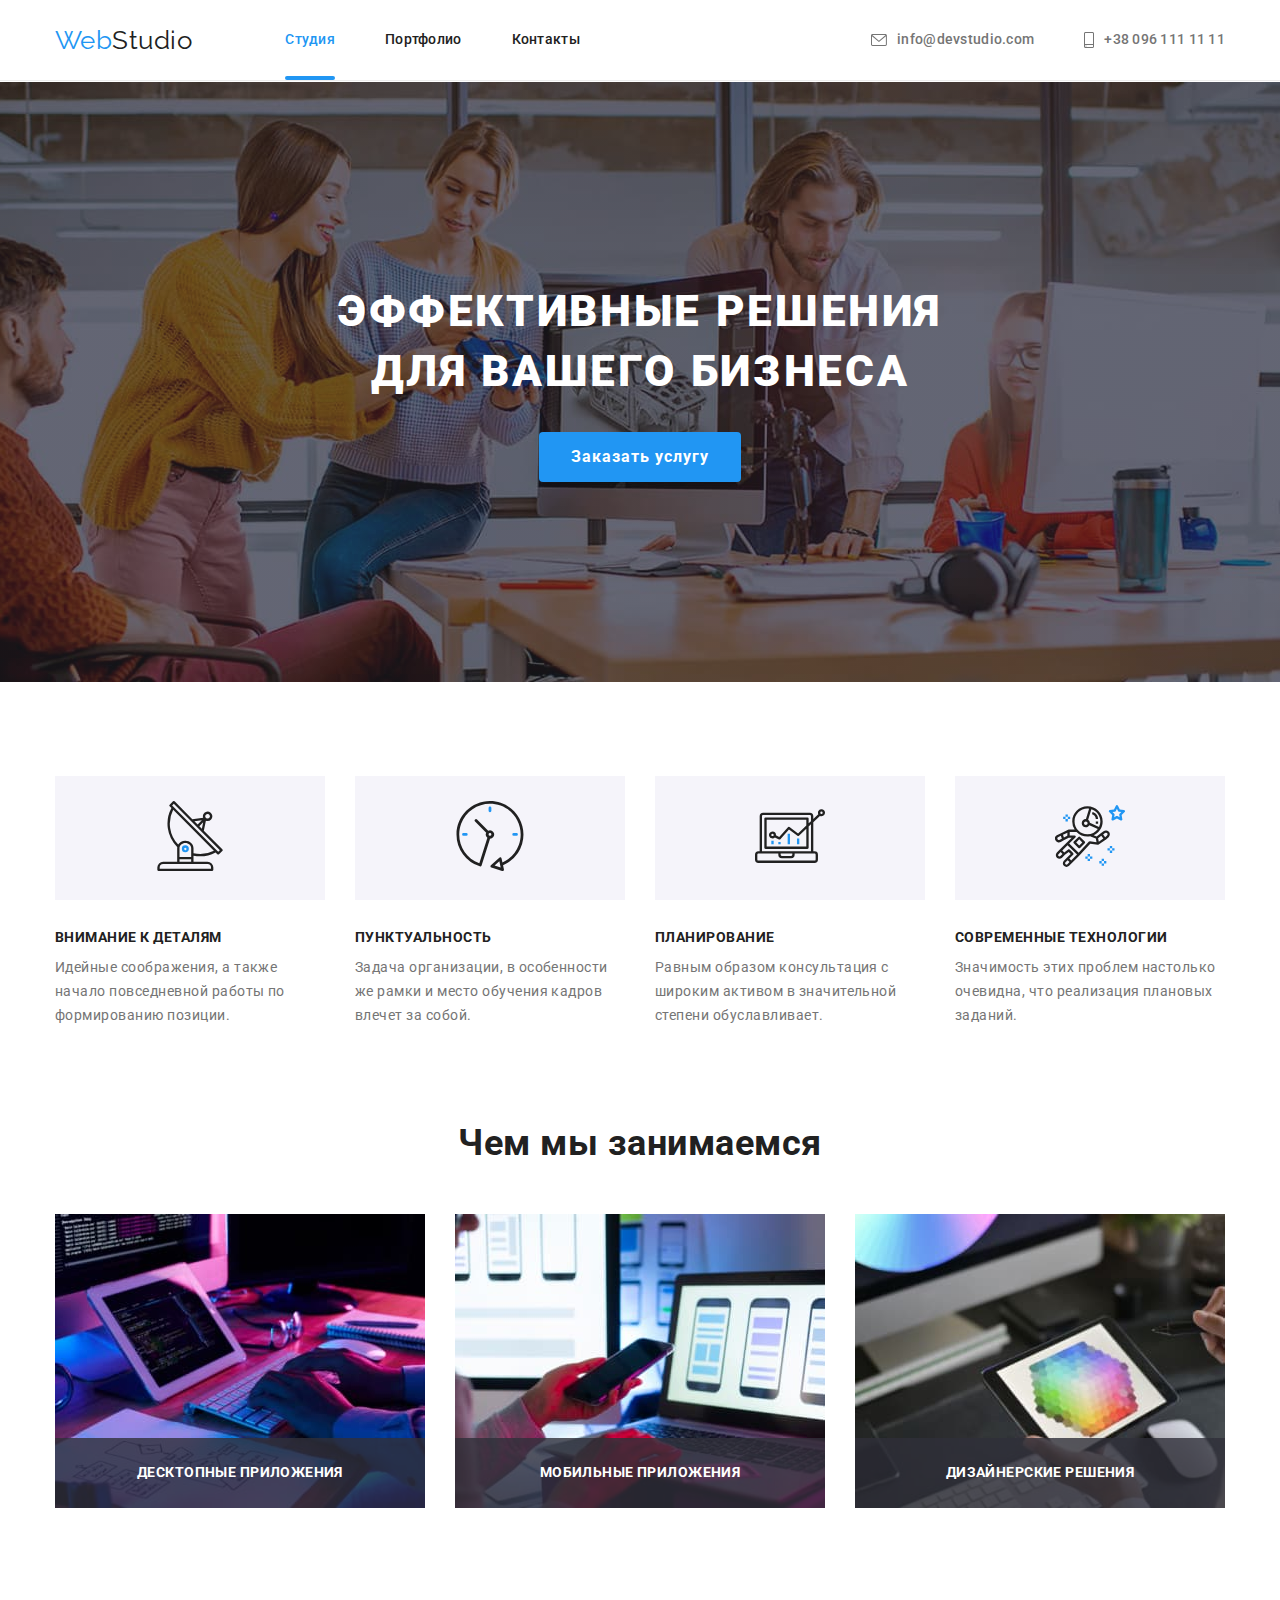
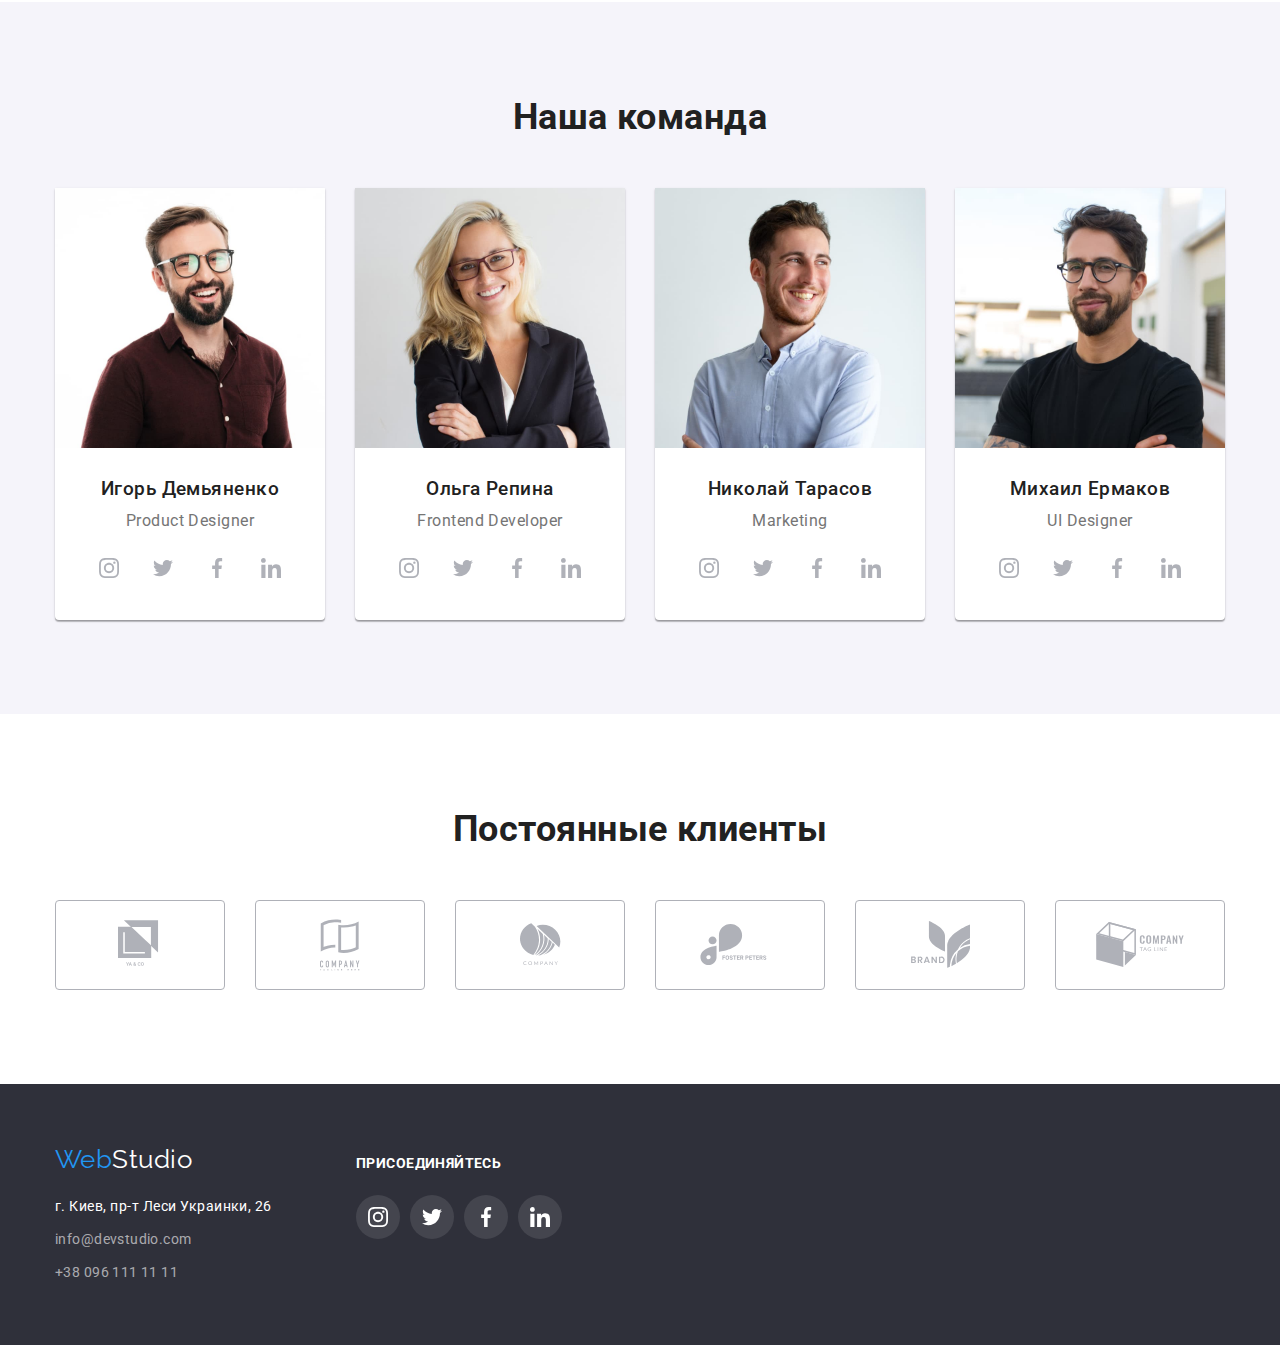
==== index.html @ 2309eb3a "Добавляет файлы из предыдущего ДЗ" ====
<!DOCTYPE html>
<html lang="ru">

  <head>
    <meta charset="UTF-8">
    <meta name="viewport" content="width=device-width, initial-scale=1.0">
	<title>Студия</title>
	<link rel="stylesheet" href="https://cdnjs.cloudflare.com/ajax/libs/modern-normalize/1.0.0/modern-normalize.min.css">
	<link rel="preconnect" href="https://fonts.gstatic.com">
	<link
		href="https://fonts.googleapis.com/css2?family=Raleway:wght@700&family=Roboto:wght@400;500;700;900&display=swap"
		rel="stylesheet">
	<link rel="stylesheet" href="./css/styles.css">
  </head>
  
	<body>
		<header class="header">
			<div class="container">
				<a href="./index.html" class="logo dark"><span class="accent">Web</span>Studio</a>
				<nav class="site-nav">
					<ul class="nav-links">
						<li class="item"><a href="./index.html" class="links current">Студия</a></li>
						<li class="item"><a href="./portfolio.html" class="links">Портфолио</a></li>
						<li class="item"><a href="" class="links">Контакты</a></li>
					</ul>
				</nav>
				<a href="mailto:info@devstudio.com" lang="en" class="email-link links contacts">
					<svg class="link-icon" width="16px" height= "12px">
						<use href="./images/sprite.svg#icon-envelope"></use>
					</svg>
					info@devstudio.com
				</a>
				<a href="tel:380961111111" class="links contacts">
					<svg class="link-icon" width="10px" height= "16px">
						<use href="./images/sprite.svg#icon-smartphone"></use>
					</svg>
					+38 096 111 11 11
				</a>
			</div>
		</header>

			<main>
				<!--Герой-->
				<section class="hero">
					<div class="overlay">
						<div class="container">
							<div class="title-container">
								<h1 class="hero-title">Эффективные решения для вашего бизнеса</h1>
							</div>
							<button class="button" data-modal-open>Заказать услугу</button>
						</div>
					</div>
				</section>
				
				<!--Секция с перечислением основных преимуществ-->
				<section class="benefits section">
					<div class="container">
						<h2 class="visually-hidden">Особенности</h2>
						<ul class="benefits-list">
							<li class="item">
								<div class="item-background">
									<svg class="item-icon" width="70px" height="70px">
										<use href="./images/sprite.svg#icon-antenna"></use>
									</svg>
								</div>
								<h3 class="title">Внимание к деталям</h3>
								<p class="text">Идейные соображения, а также начало повседневной работы по формированию позиции.</p>
							</li>
							<li class="item">
								<div class="item-background">
									<svg class="item-icon" width="70px" height="70px">
										<use href="./images/sprite.svg#icon-clock"></use>
									</svg>
								</div>
								<h3 class="title">Пунктуальность</h3>
								<p class="text">Задача организации, в особенности же рамки и место обучения кадров влечет за собой.</p>
							</li>
							<li class="item">
								<div class="item-background">
									<svg class="item-icon" width="70px" height="70px">
										<use href="./images/sprite.svg#icon-diagram"></use>
									</svg>
								</div>
								<h3 class="title">Планирование</h3>
								<p class="text">Равным образом консультация с широким активом в значительной степени обуславливает.</p>
							</li>
							<li class="item">
								<div class="item-background">
									<svg class="item-icon" width="70px" height="70px">
										<use href="./images/sprite.svg#icon-astronaut"></use>
									</svg>
								</div>
								<h3 class="title">Современные технологии</h3>
								<p class="text">Значимость этих проблем настолько очевидна, что реализация плановых заданий.</p>
							</li>
						</ul>
					</div>
				</section>
				
				<!--Секция с перечислением услуг-->
				<section class="section-services">
					<div class="container">
						<h2 class="section-title">Чем мы занимаемся</h2>
						<ul class="services-list">
							<li class="item">
								<img src="./images/code.jpg" alt="Процесс программирования" width="370">
								<div class="item-label">
									<p>Десктопные приложения</p>
								</div>
							</li>
							<li class="item">
								<img src="./images/screen.jpg" alt="Процесс разработки мобильных приложений" width="370">
								<div class="item-label">
									<p>Мобильные приложения</p>
								</div>
							</li>
							<li class="item">
								<img src="./images/colors.jpg" alt="Процесс дизайна" width="370">
								<div class="item-label">
									<p>Дизайнерские решения</p>
								</div>
							</li>
						</ul>
					</div>
				</section>
				
				<!--Секция с перечнем членов команды-->
				<section class="section team">
					<div class="container">
						<h2 class="section-title">Наша команда</h2>
						<ul class="team-list">
							<li class="item">
								<img src="./images/IhorDemyanenko.jpg"
									alt="Улыбающийся шатен с короткой стрижкой в очках с бородой и усами, одет в бордовую рубашку"
									width="270">
								<div class="employee">
									<h3 class="title">Игорь Демьяненко</h3>
									<p lang="en" class="job">Product Designer</p>
									<div class="social-links">
										<a href="" class="link-thumb">
											<svg class="link-icon" width="20px" height="20px">
												<use href="./images/sprite.svg#icon-instagram"></use>
											</svg>
										</a>
										<a href="" class="link-thumb">
											<svg class="link-icon" width="20px" height="20px">
												<use href="./images/sprite.svg#icon-twitter"></use>
											</svg>
										</a>
										<a href="" class="link-thumb">
											<svg class="link-icon" width="20px" height="20px">
												<use href="./images/sprite.svg#icon-facebook"></use>
											</svg>
										</a>
										<a href="" class="link-thumb">
											<svg class="link-icon" width="20px" height="20px">
												<use href="./images/sprite.svg#icon-linkedin"></use>
											</svg>
										</a>
									</div>
								</div>
							</li>
							<li class="item">
								<img src="./images/OlgaRepina.jpg"
									alt="Улыбающаяся блондинка с волосами до плечей в очках, одета в белую блузку с черным пиджаком поверх, руки сложены на груди"
									width="270">
								<div class="employee">
									<h3 class="title">Ольга Репина</h3>
									<p lang="en" class="job">Frontend Developer</p>
									<div class="social-links">
										<a href="" class="link-thumb">
											<svg class="link-icon" width="20px" height="20px">
												<use href="./images/sprite.svg#icon-instagram"></use>
											</svg>
										</a>
										<a href="" class="link-thumb">
											<svg class="link-icon" width="20px" height="20px">
												<use href="./images/sprite.svg#icon-twitter"></use>
											</svg>
										</a>
										<a href="" class="link-thumb">
											<svg class="link-icon" width="20px" height="20px">
												<use href="./images/sprite.svg#icon-facebook"></use>
											</svg>
										</a>
										<a href="" class="link-thumb">
											<svg class="link-icon" width="20px" height="20px">
												<use href="./images/sprite.svg#icon-linkedin"></use>
											</svg>
										</a>
									</div>
								</div>
							</li>
							<li class="item">
								<img src="./images/NikolayTarasov.jpg"
									alt="Улыбающийся шатен с короткой стрижкой и недлинной бородой и усами, одет в светлую рубашку"
									width="270">
								<div class="employee">
									<h3 class="title">Николай Тарасов</h3>
									<p lang="en" class="job">Marketing</p>
									<div class="social-links">
										<a href="" class="link-thumb">
											<svg class="link-icon" width="20px" height="20px">
												<use href="./images/sprite.svg#icon-instagram"></use>
											</svg>
										</a>
										<a href="" class="link-thumb">
											<svg class="link-icon" width="20px" height="20px">
												<use href="./images/sprite.svg#icon-twitter"></use>
											</svg>
										</a>
										<a href="" class="link-thumb">
											<svg class="link-icon" width="20px" height="20px">
												<use href="./images/sprite.svg#icon-facebook"></use>
											</svg>
										</a>
										<a href="" class="link-thumb">
											<svg class="link-icon" width="20px" height="20px">
												<use href="./images/sprite.svg#icon-linkedin"></use>
											</svg>
										</a>
									</div>
								</div>
							</li>
							<li class="item">
								<img src="./images/MikhailErmakov.jpg"
									alt="Ухмыляющийся шатен с короткой стрижкой в очках с бородой и усами, одет в черную футболку с коротким рукавом"
									width="270">
								<div class="employee">
									<h3 class="title">Михаил Ермаков</h3>
									<p lang="en" class="job">UI Designer</p>
									<div class="social-links">
										<a href="" class="link-thumb">
											<svg class="link-icon" width="20px" height="20px">
												<use href="./images/sprite.svg#icon-instagram"></use>
											</svg>
										</a>
										<a href="" class="link-thumb">
											<svg class="link-icon" width="20px" height="20px">
												<use href="./images/sprite.svg#icon-twitter"></use>
											</svg>
										</a>
										<a href="" class="link-thumb">
											<svg class="link-icon" width="20px" height="20px">
												<use href="./images/sprite.svg#icon-facebook"></use>
											</svg>
										</a>
										<a href="" class="link-thumb">
											<svg class="link-icon" width="20px" height="20px">
												<use href="./images/sprite.svg#icon-linkedin"></use>
											</svg>
										</a>
									</div>
								</div>
							</li>
						</ul>
					</div>
				</section>
				
				<!--Секция со списком клиентов-->
				<section class="section-clients">
					<div class="container">
						<h2 class="section-title">Постоянные клиенты</h2>
						<ul class="clients list">
							<li class="item">
								<a href="" class="link-thumb">
									<svg class="link-icon" width="44.27px" height="49.23px">
										<use href="./images/sprite.svg#icon-logo-1"></use>
									</svg>
								</a>
							</li>
							<li class="item">
								<a href="" class="link-thumb">
									<svg class="link-icon" width="40px" height="52px">
										<use href="./images/sprite.svg#icon-logo-2"></use>
									</svg>
								</a>
							</li>
							<li class="item">
								<a href="" class="link-thumb">
									<svg class="link-icon" width="41px" height="42.6px">
										<use href="./images/sprite.svg#icon-logo-3"></use>
									</svg>
								</a>
							</li>
							<li class="item">
								<a href="" class="link-thumb">
									<svg class="link-icon" width="79.66px" height="42.02px">
										<use href="./images/sprite.svg#icon-logo-4"></use>
									</svg>
								</a>
							</li>
							<li class="item">
								<a href="" class="link-thumb">
									<svg class="link-icon" width="59px" height="47px">
										<use href="./images/sprite.svg#icon-logo-5"></use>
									</svg>
								</a>
							</li>
							<li class="item">
								<a href="" class="link-thumb">
									<svg class="link-icon" width="88.48px" height="45.44px">
										<use href="./images/sprite.svg#icon-logo-6"></use>
									</svg>
								</a>
							</li>
						</ul>
					</div>
				</section>
					
			</main>

		<footer class="footer">
			<div class="container">
				<div class="heading">
					<div class="logo-thumb">
						<a href="./index.html" class="logo light"><span class="accent">Web</span>Studio</a>
					</div>
					<p class="social-title">присоединяйтесь</p>
				</div>
				<div class="actions">
					<address class="address">
						<p class="location">г. Киев, пр-т Леси Украинки, 26</p>
						<div class="footer-contacts">
							<a href="mailto:info@devstudio.com" lang="en" class="email-link links">info@devstudio.com</a>
							<a href="tel:380961111111" class="links">+38 096 111 11 11</a>
						</div>
					</address>
					<div class="social-links">
						<a href="" class="link-thumb">
							<svg class="link-icon" width="20px" height="20px">
								<use href="./images/sprite.svg#icon-instagram"></use>
							</svg>
						</a>
						<a href="" class="link-thumb">
							<svg class="link-icon" width="20px" height="20px">
								<use href="./images/sprite.svg#icon-twitter"></use>
							</svg>
						</a>
						<a href="" class="link-thumb">
							<svg class="link-icon" width="20px" height="20px">
								<use href="./images/sprite.svg#icon-facebook"></use>
							</svg>
						</a>
						<a href="" class="link-thumb">
							<svg class="link-icon" width="20px" height="20px">
								<use href="./images/sprite.svg#icon-linkedin"></use>
							</svg>
						</a>
					</div>
				</div>
			</div>
		</footer>

			<!--Модальное окно-->
			<div class="backdrop  is-hidden" data-modal>
				<div class="modal">
					<div class="modal-action" data-modal-close>
						<svg class="close-icon" width="11px" height="11px">
							<use href="./images/sprite.svg#icon-modal-close-sign"></use>
						</svg>
					</div>
				</div>
			</div>
		
		<!--Скрипт для модального окна-->
		<script src="./js/modal.js"></script>

	</body>
</html>
---- css/styles.css ----
:root {
  --primary-text-color: #757575;
  --sub-text-color: #212121;
  --accent-color: #2196f3;
  --sub-accent-color: rgba(33, 150, 243, 0.9);
  --accent-color-button-hover: #188ce8;
  --primary-text-color-darkbcg: #ffffff;
  --sub-text-color-darkbcg: rgba(255, 255, 255, 0.6);
  --primary-bcg-color: #ffffff;
  --light-bcg-color: #f5f4fa;
  --dark-bcg-color: #2f303a;
  --hero-bcg-color: #c4c4c4;
  --card-shadow: 0px 1px 3px rgba(0, 0, 0, 0.12),
    0px 1px 1px rgba(0, 0, 0, 0.14), 0px 2px 1px rgba(0, 0, 0, 0.2);
  --primary-icon-fill: #afb1b8;
  --sub-icon-fill-darkbcg: rgba(255, 255, 255, 0.1);
  --backdrop-color: rgba(0, 0, 0, 0.2);
  --close-icon-fill: #000000;
  --action-duration: 250ms;
  --action-timing-function: cubic-bezier(0.4, 0, 0.2, 1);
}

body {
  padding-top: 82px;
  background-color: var(--primary-bcg-color);
  color: var(--primary-text-color);
  font-family: "Roboto", sans-serif;
  letter-spacing: 0.03em;
}

ul {
  list-style: none;
  margin: 0;
  padding: 0;
}

h1,
h2,
h3,
p {
  margin: 0;
}

.button {
  display: inline-block;
  border-radius: 4px;
  margin: 0;
  padding: 0;
  border: 0;
  min-width: 73px;
  cursor: pointer;
}

img {
  display: block;
  max-width: 100%;
  height: auto;
}

.visually-hidden {
  position: absolute;
  width: 1px;
  height: 1px;
  margin: -1px;
  border: 0;
  padding: 0;
  clip: rect(0 0 0 0);
  overflow: hidden;
}

/* Общая стилизация*/
.container {
  width: 1200px;
  margin-left: auto;
  margin-right: auto;
  padding-left: 15px;
  padding-right: 15px;
}

.section {
  padding-top: 94px;
  padding-bottom: 94px;
}

.section-title {
  margin-bottom: 50px;
}

.backdrop {
  position: fixed;
  top: 0;
  left: 0;
  width: 100%;
  height: 100%;
  z-index: 2;

  opacity: 1;
  transition: opacity var(--action-duration) var(--action-timing-function);

  background-color: var(--backdrop-color);
}

.backdrop.is-hidden {
  opacity: 0;
  pointer-events: none;
}

.backdrop.is-hidden .modal {
  transform: translate(-50%, -50%) scale(0.7);
}

.modal {
  position: absolute;
  top: 50%;
  left: 50%;

  width: 528px;
  height: 581px;
  border-radius: 4px;

  transform: translate(-50%, -50%) scale(1);
  transition: transform var(--action-duration) var(--action-timing-function),
    opacity var(--action-duration) var(--action-timing-function);

  box-shadow: 0px 1px 3px rgba(0, 0, 0, 0.12), 0px 1px 1px rgba(0, 0, 0, 0.14),
    0px 2px 1px rgba(0, 0, 0, 0.2);
  background-color: var(--primary-bcg-color);
}

.modal-action {
  position: absolute;
  top: 8px;
  right: 8px;

  display: inline-flex;
  justify-content: center;
  align-items: center;

  width: 30px;
  height: 30px;
  border-radius: 50%;
  border: 1px solid rgba(0, 0, 0, 0.1);

  cursor: pointer;
  background-color: var(--primary-bcg-color);
  color: var(--close-icon-fill);
}

.close-icon {
  fill: currentColor;
}

/* Стилизация лого в хедере и футере*/
.logo {
  font-family: "Raleway", sans-serif;
  font-size: 26px;
  line-height: 1.19;
  text-decoration: none;
}

.logo.dark {
  color: var(--sub-text-color);
  margin-right: 93px;
}

.logo.light {
  color: var(--primary-text-color-darkbcg);
}

.accent {
  color: var(--accent-color);
}

/* Стилизация хедера */

.header {
  position: fixed;
  top: 0;
  left: 0;
  width: 100%;
  z-index: 1;

  background-color: var(--primary-bcg-color);
  border-bottom: 1px solid #ececec;
}

.header .container {
  display: flex;
  align-items: center;
}

.header .links {
  display: block;
  padding-top: 32px;
  padding-bottom: 32px;
}

.nav-links {
  display: flex;
}

.nav-links .item:not(:last-child) {
  margin-right: 50px;
}

.links {
  font-weight: 500;
  font-size: 14px;
  line-height: 1.14;
  letter-spacing: 0.02em;
  text-decoration: none;

  transition: color var(--action-duration) var(--action-timing-function);
}
.site-nav .links {
  color: var(--sub-text-color);
}

.header .email-link {
  margin-left: auto;
  margin-right: 50px;
}

.links.contacts {
  display: flex;
  align-items: center;
  color: var(--primary-text-color);
  text-decoration: none;
}

.links:hover,
.links:focus {
  color: var(--accent-color);
}

.links.current {
  position: relative;
  color: var(--accent-color);
}

.links.current::after {
  content: "";
  position: absolute;
  bottom: 0;
  left: 0;
  width: 100%;
  height: 4px;
  border-radius: 2px;

  background: var(--accent-color);
}

.header .link-icon {
  margin-right: 10px;
  fill: currentColor;

  transition: fill var(--action-duration) var(--action-timing-function);
}

.header .link-icon:hover,
.header .link-icon:focus {
  fill: var(--accent-color);
}

/* Стилизация заголовков на странице */
.section-title {
  color: var(--sub-text-color);
  font-weight: 700;
  font-size: 36px;
  line-height: 1.17;
  text-align: center;
}

/* Стилизация секции Герой */
.hero {
  background-color: var(--hero-bcg-color);
  color: var(--primary-text-color-darkbcg);
}

.overlay {
  max-width: 1600px;
  height: 600px;
  margin-left: auto;
  margin-right: auto;
  background-image: linear-gradient(
      to bottom,
      rgba(47, 48, 58, 0.4),
      rgba(47, 48, 58, 0.4)
    ),
    url(../images/Img-Hero.jpg);
  background-position: center;
}

.overlay .container {
  display: flex;
  flex-direction: column;
  align-items: center;
  padding-top: 200px;
  padding-bottom: 200px;
}

.title-container {
  width: 696px;
  margin-bottom: 30px;
}

.hero-title {
  font-weight: 900;
  font-size: 44px;
  line-height: 1.36;
  text-align: center;
  letter-spacing: 0.06em;
  text-transform: uppercase;
}

.hero .button,
.hero .button:hover,
.hero .button:focus {
  padding-top: 10px;
  padding-bottom: 10px;
  padding-right: 32px;
  padding-left: 32px;
  text-align: center;

  color: var(--primary-text-color-darkbcg);
  font-family: "Roboto", sans-serif;
  font-weight: 700;
  font-size: 16px;
  line-height: 1.88;
  letter-spacing: 0.06em;
  box-shadow: 0px 4px 4px rgba(0, 0, 0, 0.15);
}

.hero .button {
  background-color: var(--accent-color);

  transition: background-color var(--action-duration)
    var(--action-timing-function);
}

.hero .button:hover,
.hero .button:focus {
  background-color: var(--accent-color-button-hover);
}

/* Стилизация секции с преимуществами */

.benefits-list {
  display: flex;
}

.benefits-list .item:not(:last-child) {
  margin-right: 30px;
}

.item-background {
  margin: 0 0 30px 0;
  padding: 25px 100px;
  background-color: var(--light-bcg-color);
}

.benefits-list .title {
  margin-bottom: 10px;

  color: var(--sub-text-color);
  font-weight: 700;
  font-size: 14px;
  line-height: 1.14;
  text-transform: uppercase;
}

.benefits-list .text {
  font-size: 14px;
  line-height: 1.71;
}

/* Стилизация секции с услугами */

.section-services {
  padding-bottom: 94px;
}

.services-list {
  display: flex;
}

.services-list .item {
  position: relative;
}

.services-list .item:not(:last-child) {
  margin-right: 30px;
}

.item-label {
  position: absolute;
  bottom: 0;
  left: 0;
  width: 100%;
  padding-top: 27px;
  padding-bottom: 27px;

  text-align: center;

  background: rgba(47, 48, 58, 0.8);
  color: var(--primary-text-color-darkbcg);
  font-weight: 700;
  font-size: 14px;
  line-height: 1.14;
  letter-spacing: 0.03em;
  text-transform: uppercase;
}

/* Стилизация секции с командой */
.section.team {
  background-color: var(--light-bcg-color);
}
.team-list {
  display: flex;

  font-size: 16px;
  line-height: 1.19;
}

.team-list .item {
  box-shadow: var(--card-shadow);
  border-radius: 0px 0px 4px 4px;
  background-color: var(--primary-bcg-color);
}

.team-list .item:not(:last-child) {
  margin-right: 30px;
}

.team-list .employee {
  padding-top: 30px;
  padding-bottom: 30px;

  text-align: center;
}

.team-list .title {
  margin-bottom: 10px;

  color: var(--sub-text-color);
  font-weight: 500;
}

.team-list .job {
  margin-bottom: 16px;
}

.employee .social-links {
  display: flex;
  justify-content: space-between;
  padding: 0 32px;
}

.employee .link-thumb {
  display: inline-flex;
  justify-content: center;
  align-items: center;
  width: 44px;
  height: 44px;
  border-radius: 50%;
  color: var(--primary-icon-fill);

  transition: background-color var(--action-duration)
      var(--action-timing-function),
    color var(--action-duration) var(--action-timing-function);
}

.employee .link-thumb:hover,
.employee .link-thumb:focus {
  background-color: var(--accent-color);
  color: var(--primary-bcg-color);
}

.employee .link-icon {
  fill: currentColor;
}

/* Стилизация секции со списком клиентов */

.section-clients {
  padding: 94px 0;
}

.clients.list {
  display: flex;
}

.clients .item:not(:last-child) {
  margin-right: 30px;
}

.clients .link-thumb {
  display: inline-flex;
  justify-content: center;
  align-items: center;
  width: 170px;
  height: 90px;
  border: 1px solid var(--primary-icon-fill);
  border-radius: 4px;
  background-color: var(--primary-bcg-color);
  color: var(--primary-icon-fill);

  transition: background-color var(--action-duration)
      var(--action-timing-function),
    color var(--action-duration) var(--action-timing-function),
    border var(--action-duration) var(--action-timing-function);
}

.clients .link-thumb:hover,
.clients .link-thumb:focus {
  background-color: var(--primary-bcg-color);
  color: var(--accent-color);
  border: 1px solid var(--accent-color);
}

.clients .link-icon {
  fill: currentColor;
}

/* Стилизация футера */
.footer {
  padding-top: 60px;
  padding-bottom: 60px;
  background-color: var(--dark-bcg-color);
  color: var(--primary-text-color-darkbcg);
}

.footer .heading {
  display: flex;
  align-items: baseline;
  margin-bottom: 20px;
}

.footer .logo-thumb {
  width: 231px;
  margin-right: 70px;
}

.footer .social-title {
  font-size: 14px;
  font-weight: 700;
  line-height: 1.14;
  letter-spacing: 0.03em;
  text-transform: uppercase;
}

.footer .actions {
  display: flex;
  justify-content: flex-start;
}

.footer .address {
  width: 231px;
  margin-right: 70px;
  font-style: normal;
  font-size: 14px;
  line-height: 1.71;
}

.footer .location {
  margin-top: 0px;
  margin-bottom: 9px;
}

.footer-contacts {
  display: flex;
  flex-direction: column;
}

.footer-contacts .email-link {
  margin-left: 0px;
  margin-bottom: 9px;
}

.footer .links {
  color: var(--sub-text-color-darkbcg);

  font-size: 14px;
  font-weight: 400;
  line-height: 1.71;
  letter-spacing: 0.03em;
  text-decoration: none;

  transition: color var(--action-duration) var(--action-timing-function);
}

.footer .links:hover,
.footer .links:focus {
  color: var(--accent-color);
}

.footer .social-links {
  display: flex;
  justify-content: flex-start;
}

.footer .link-thumb {
  display: inline-flex;
  justify-content: center;
  align-items: center;
  width: 44px;
  height: 44px;
  border-radius: 50%;
  background-color: var(--sub-icon-fill-darkbcg);
  color: var(--primary-bcg-color);

  transition: background-color var(--action-duration)
    var(--action-timing-function);
}

.footer .link-thumb:not(:last-child) {
  margin-right: 10px;
}

.footer .link-thumb:hover,
.footer .link-thumb:focus {
  background-color: var(--accent-color);
}

.footer .link-icon {
  fill: currentColor;
}

/* Стилизация страницы Портфолио */

/* Стилизация кнопок */
.buttons-list {
  display: flex;
  justify-content: center;
  margin-bottom: 50px;
}

.buttons-list .item:not(:last-child) {
  margin-right: 8px;
}

.buttons-list .button,
.button:hover,
.button:focus,
.button.current {
  padding-top: 6px;
  padding-bottom: 6px;
  padding-right: 22px;
  padding-left: 22px;
  text-align: center;

  font-weight: 500;
  font-size: 16px;
  line-height: 1.63;
}

.buttons-list .button {
  background-color: var(--light-bcg-color);
  color: var(--sub-text-color);
  box-shadow: none;

  transition: background-color var(--action-duration)
      var(--action-timing-function),
    color var(--action-duration) var(--action-timing-function),
    box-shadow var(--action-duration) var(--action-timing-function);
}

.buttons-list .button:hover,
.buttons-list .button:focus,
.buttons-list .button.current {
  background-color: var(--accent-color);
  color: var(--primary-text-color-darkbcg);
  box-shadow: 0px 3px 1px rgba(0, 0, 0, 0.1), 0px 1px 2px rgba(0, 0, 0, 0.08),
    0px 2px 2px rgba(0, 0, 0, 0.12);
}

/* Стилизация секции с работами */

.work-list {
  display: flex;
  flex-wrap: wrap;
  margin-top: -30px;
  margin-left: -30px;
}

.work-list .item {
  flex-basis: calc(100% / 3 - 30px);
  margin-top: 30px;
  margin-left: 30px;
}

.overlay-item-link {
  display: block;

  color: var(--primary-text-color);
  text-decoration: none;

  transition: box-shadow var(--action-duration) var(--action-timing-function);
}

.overlay-item-link:hover,
.overlay-item-link:focus {
  box-shadow: 0px 1px 1px rgba(0, 0, 0, 0.12), 0px 4px 4px rgba(0, 0, 0, 0.06),
    1px 4px 6px rgba(0, 0, 0, 0.16);
}

.card {
  border: 1px solid #eeeeee;
  box-shadow: none;
}

.card-thumb {
  position: relative;
  overflow: hidden;
}

.card-overlay {
  position: absolute;
  top: 0;
  left: 0;
  width: 100%;
  height: 100%;

  background: var(--sub-accent-color);
  opacity: 0;

  transform: translateY(100%);
  transition: opacity var(--action-duration) var(--action-timing-function),
    transform var(--action-duration) var(--action-timing-function);
}

.card-thumb:hover .card-overlay {
  opacity: 1;
  transform: translateY(0);
}

.action-text {
  position: absolute;
  top: 50%;
  left: 50%;
  transform: translate(-50%, -50%);
  width: 322px;
  height: 168px;

  font-size: 18px;
  line-height: 1.56;
  letter-spacing: 0.03em;

  transition: opacity var(--action-duration) var(--action-timing-function);

  color: var(--primary-text-color-darkbcg);
  opacity: 0;
}

.card-thumb:hover .action-text {
  opacity: 1;
}

.card-content {
  padding-top: 20px;
  padding-bottom: 20px;
  padding-right: 24px;
  padding-left: 24px;
}

.card-content .title {
  margin-bottom: 4px;

  color: var(--sub-text-color);
  font-weight: 700;
  font-size: 18px;
  line-height: 2;
  letter-spacing: 0.06em;
}

.card-content .text {
  font-size: 16px;
  line-height: 1.88;
  letter-spacing: 0.06em;
}
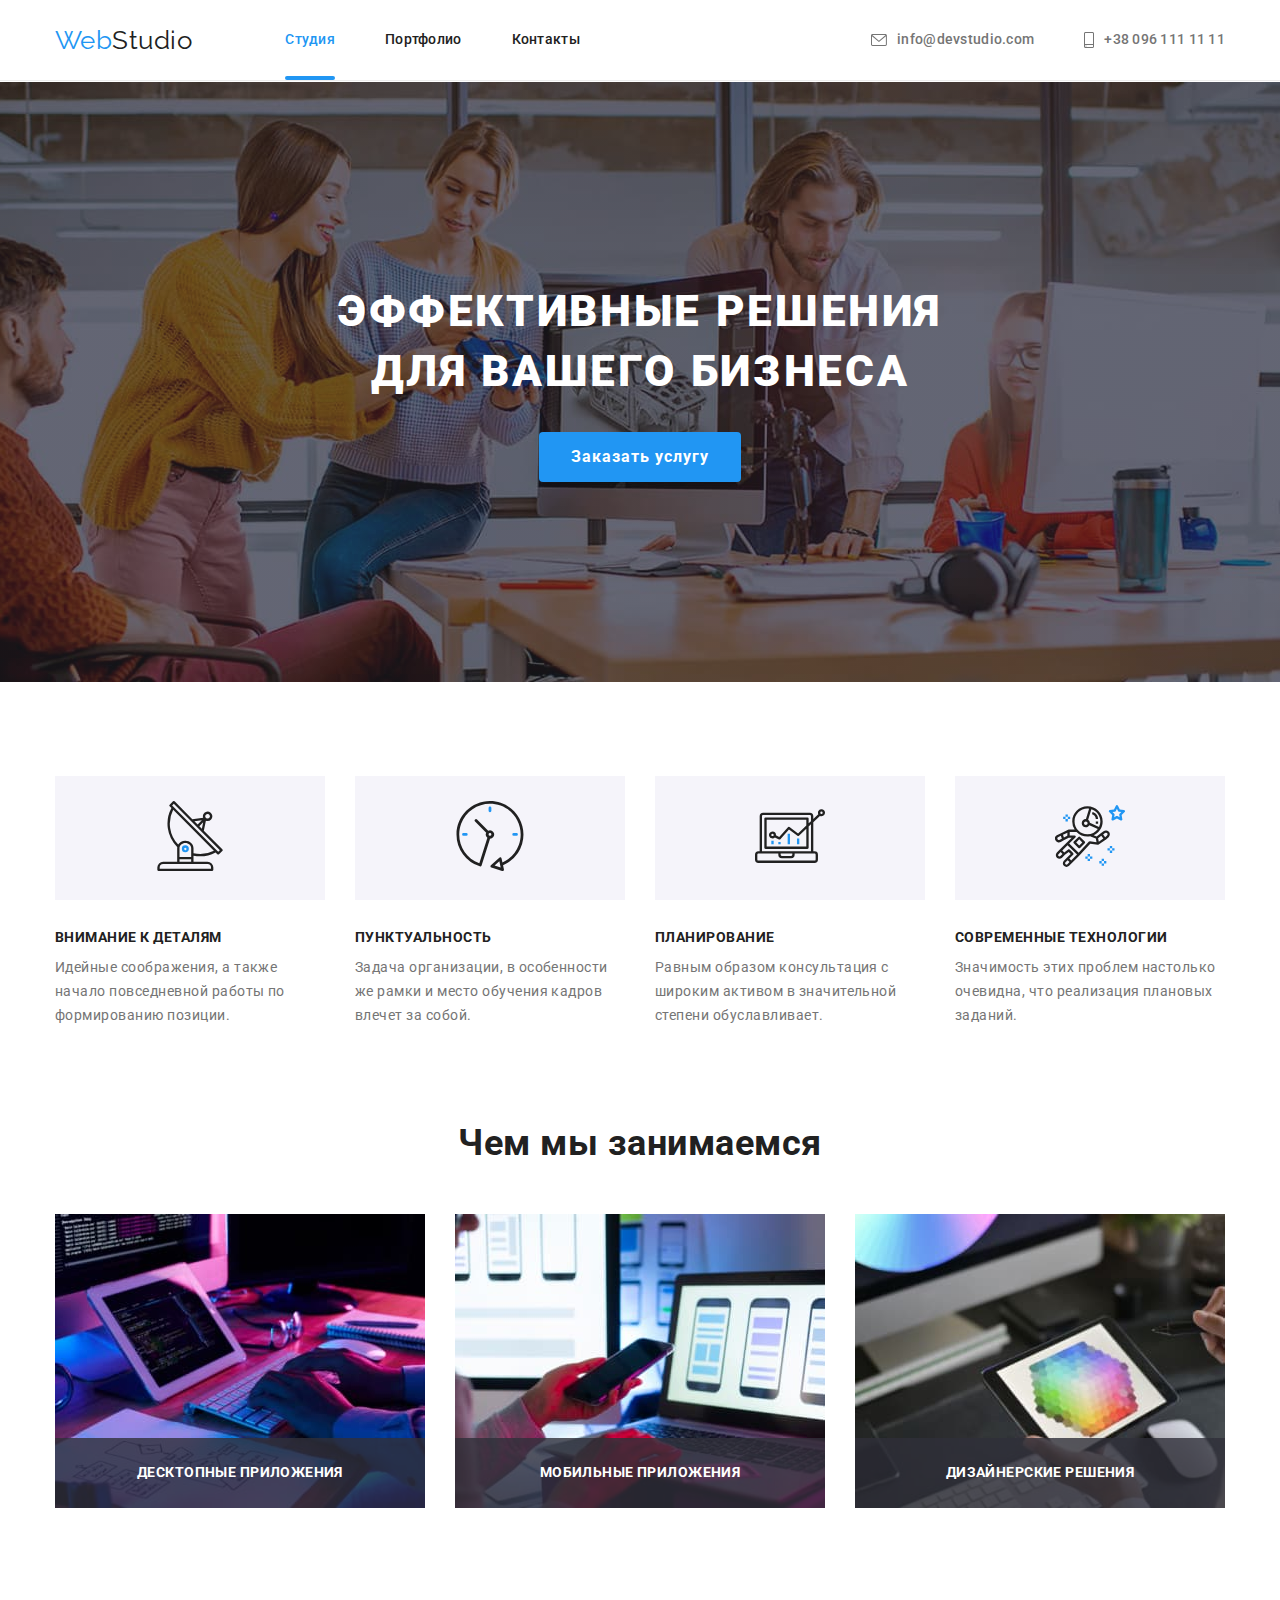
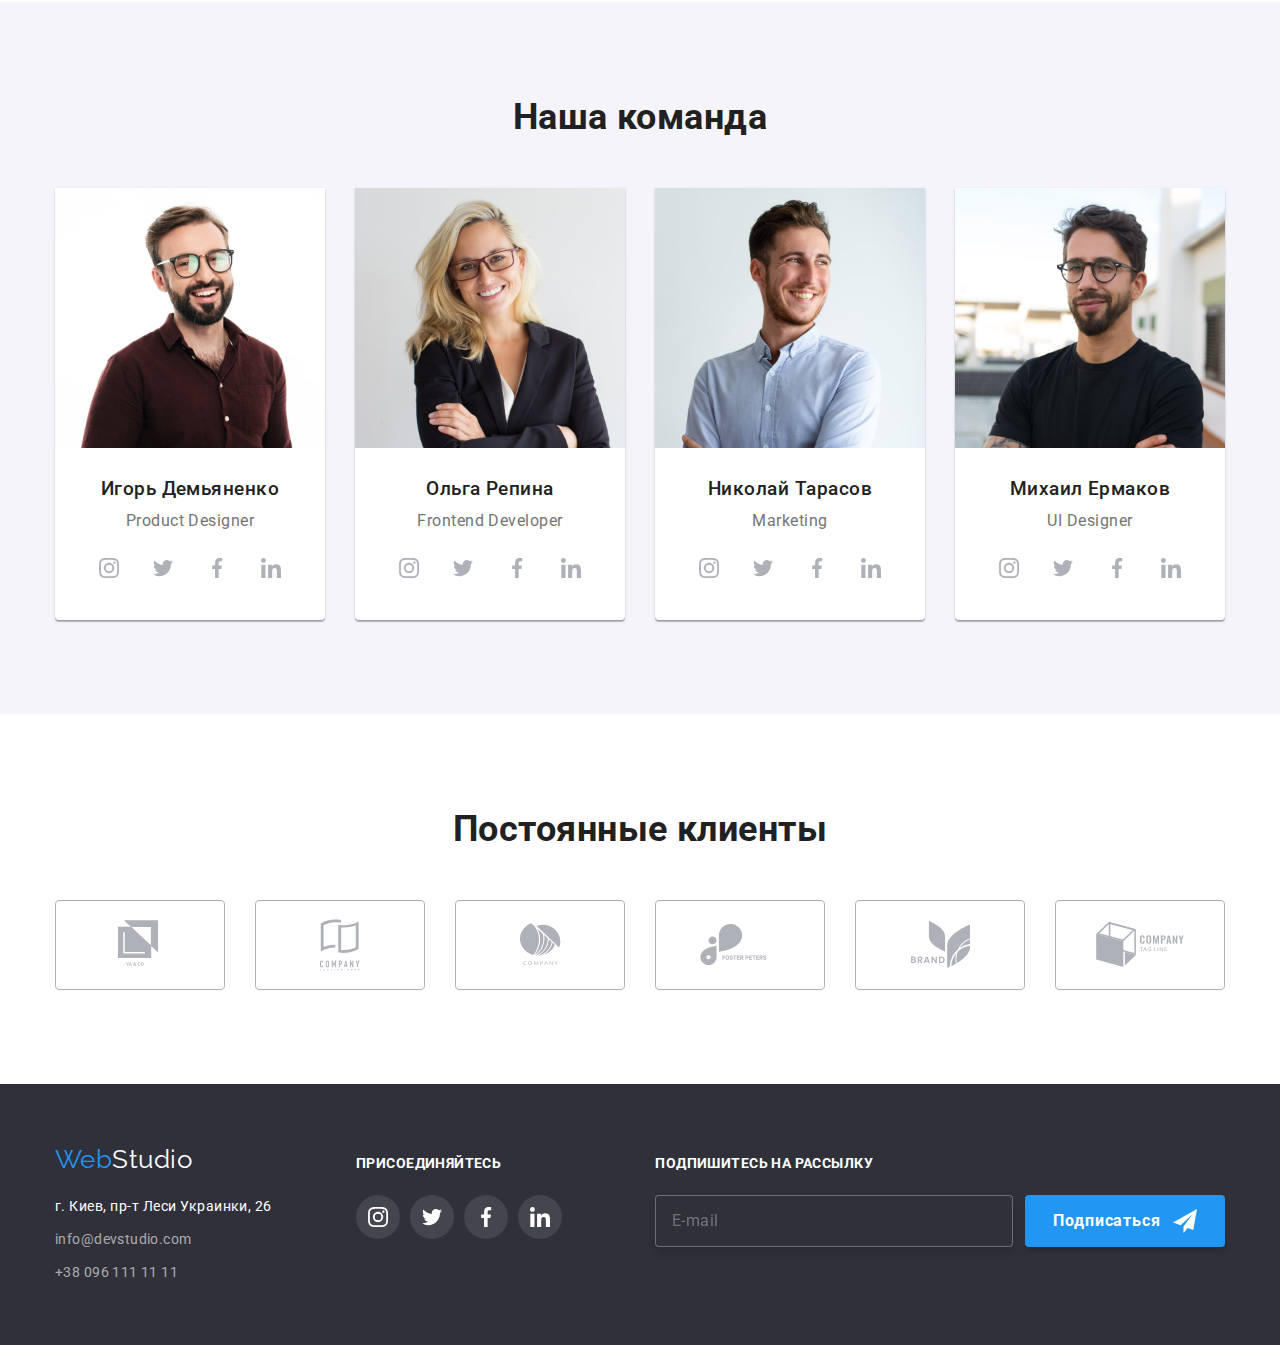
==== commit 417e65c0: "Добавляет форму подписки на рассылку в футере" ====
--- a/index.html
+++ b/index.html
@@ -317,6 +317,7 @@
 						<a href="./index.html" class="logo light"><span class="accent">Web</span>Studio</a>
 					</div>
 					<p class="social-title">присоединяйтесь</p>
+					<p class="subscribe-title">Подпишитесь на рассылку</p>
 				</div>
 				<div class="actions">
 					<address class="address">
@@ -348,6 +349,19 @@
 							</svg>
 						</a>
 					</div>
+					<div>
+						<form name="subscribe-form" autocomplete="on" novalidate class="subscribe-form">
+							<div class="subscribe-field">
+								<input type="email" name="email" placeholder="E-mail" class="subscribe-input">
+							</div>
+							<button type="submit" class="subscribe button">
+								Подписаться
+								<svg class="subscribe-icon" width="24px" height="24px">
+									<use href="./images/sprite.svg#icon-icon-send"></use>
+								</svg>
+							</button>
+						</form>
+					</div>
 				</div>
 			</div>
 		</footer>
--- a/css/styles.css
+++ b/css/styles.css
@@ -541,12 +541,17 @@
   margin-right: 70px;
 }
 
-.footer .social-title {
+.footer .social-title,
+.footer .subscribe-title {
   font-size: 14px;
   font-weight: 700;
   line-height: 1.14;
   letter-spacing: 0.03em;
   text-transform: uppercase;
+}
+
+.footer .social-title {
+  margin-right: 154px;
 }
 
 .footer .actions {
@@ -597,6 +602,7 @@
 .footer .social-links {
   display: flex;
   justify-content: flex-start;
+  margin-right: 93px;
 }
 
 .footer .link-thumb {
@@ -626,6 +632,92 @@
   fill: currentColor;
 }
 
+.footer .label-subscribe {
+  font-weight: normal;
+  font-size: 16px;
+  line-height: 20px;
+  letter-spacing: 0.03em;
+  color: var(--sub-text-color-darkbcg);
+}
+
+.subscribe-form {
+  display: flex;
+
+  width: 570px;
+  margin-right: 0;
+  margin-left: auto;
+}
+
+.subscribe-field {
+  justify-content: center;
+  align-items: flex-start;
+}
+
+.subscribe-input {
+  display: flex;
+  justify-content: center;
+  align-items: center;
+  text-align: start;
+
+  margin-right: 12px;
+  padding-top: 15px;
+  padding-bottom: 15px;
+  padding-right: 0;
+  padding-left: 16px;
+  width: 358px;
+
+  font-size: 16px;
+  line-height: 1.25;
+  letter-spacing: 0.03em;
+
+  background-color: var(--dark-bcg-color);
+  color: var(--sub-text-color-darkbcg);
+  border-radius: 4px;
+  border: 1px solid rgba(255, 255, 255, 0.3);
+
+  filter: drop-shadow(0px 4px 4px rgba(0, 0, 0, 0.15));
+}
+
+.subscribe.button,
+.subscribe.button:hover,
+.subscribe.button:focus {
+  display: flex;
+  justify-content: center;
+  align-items: center;
+  width: 200px;
+
+  font-family: "Roboto", sans-serif;
+  font-weight: 700;
+  font-size: 16px;
+  line-height: 1.88;
+  letter-spacing: 0.06em;
+
+  color: var(--primary-text-color-darkbcg);
+  box-shadow: 0px 4px 4px rgba(0, 0, 0, 0.15);
+}
+
+.subscribe.button {
+  background-color: var(--accent-color);
+
+  transition: background-color var(--action-duration)
+    var(--action-timing-function);
+}
+
+.subscribe.button:not(:last-child) {
+  margin-right: 12px;
+}
+
+.subscribe.button:hover,
+.subscribe.button:focus {
+  background-color: var(--accent-color-button-hover);
+}
+
+.footer .subscribe-icon {
+  margin-left: 12px;
+
+  fill: currentColor;
+}
+
 /* Стилизация страницы Портфолио */
 
 /* Стилизация кнопок */
